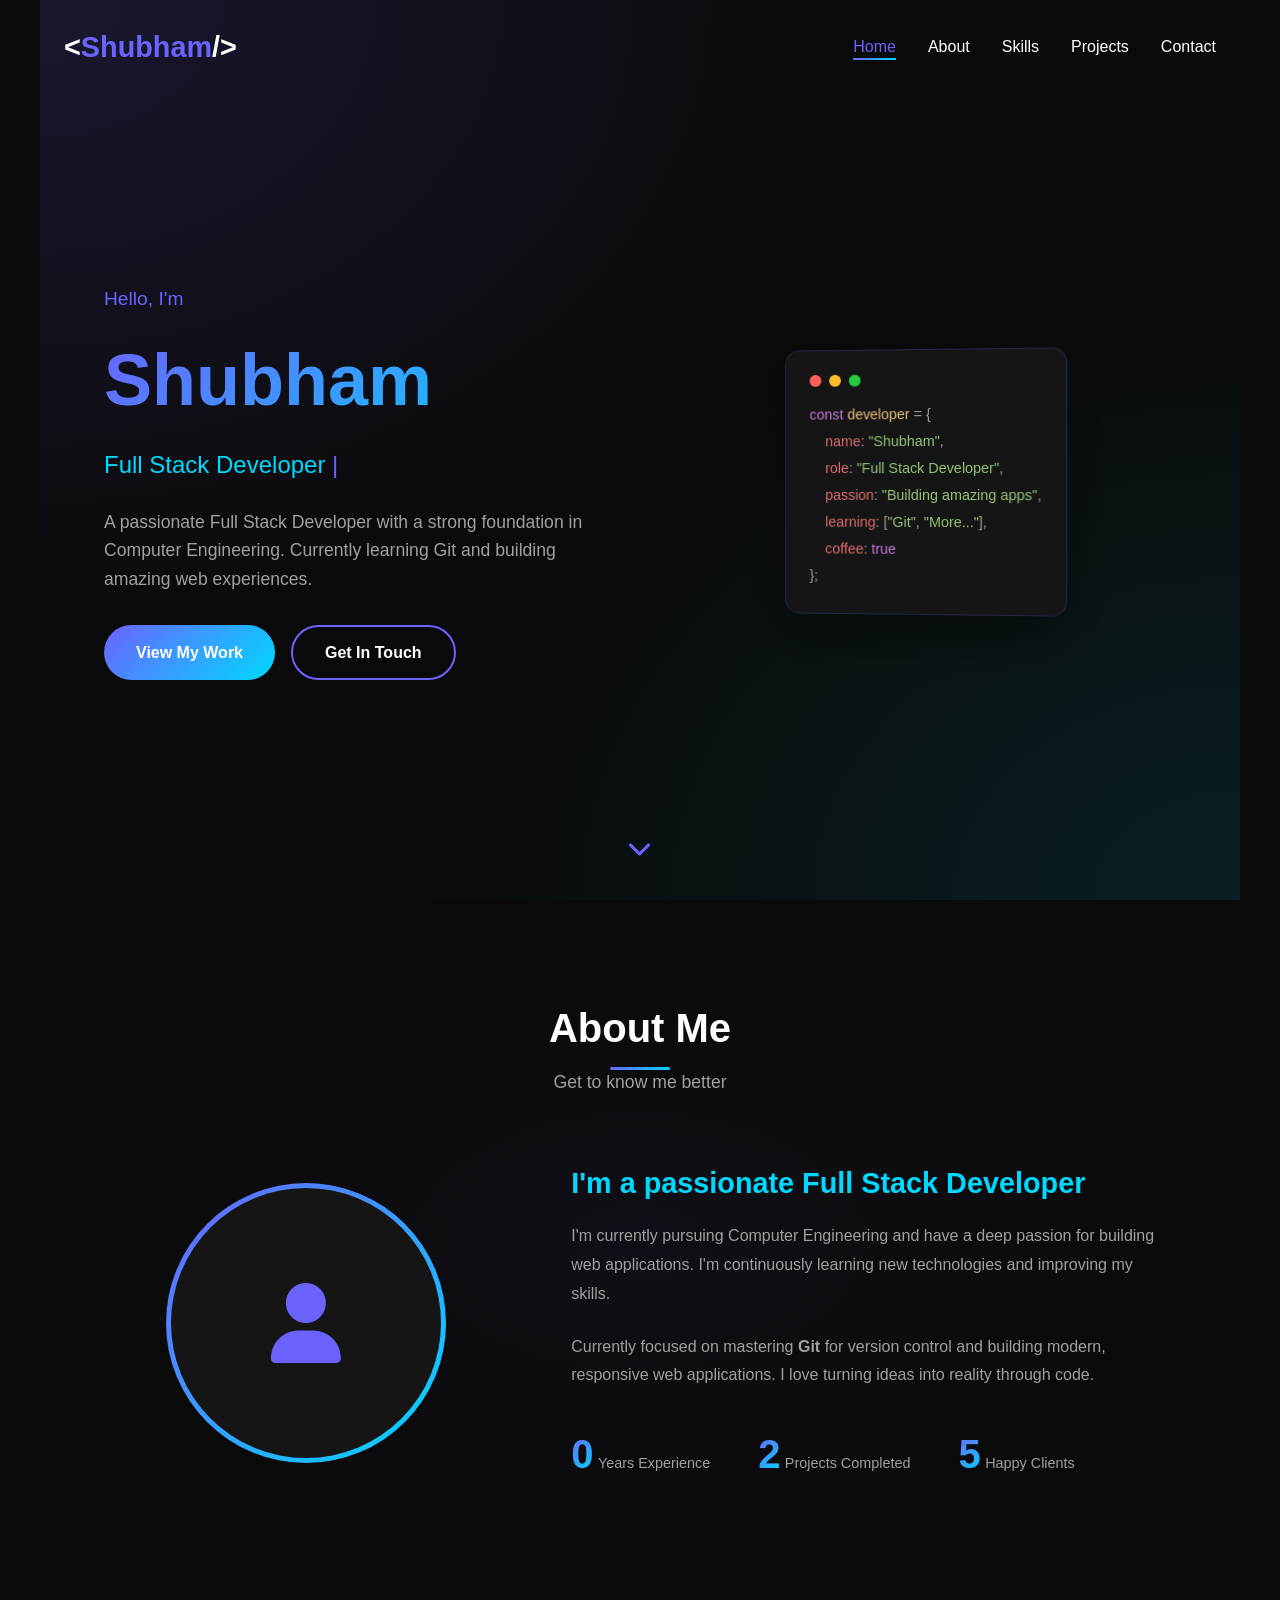
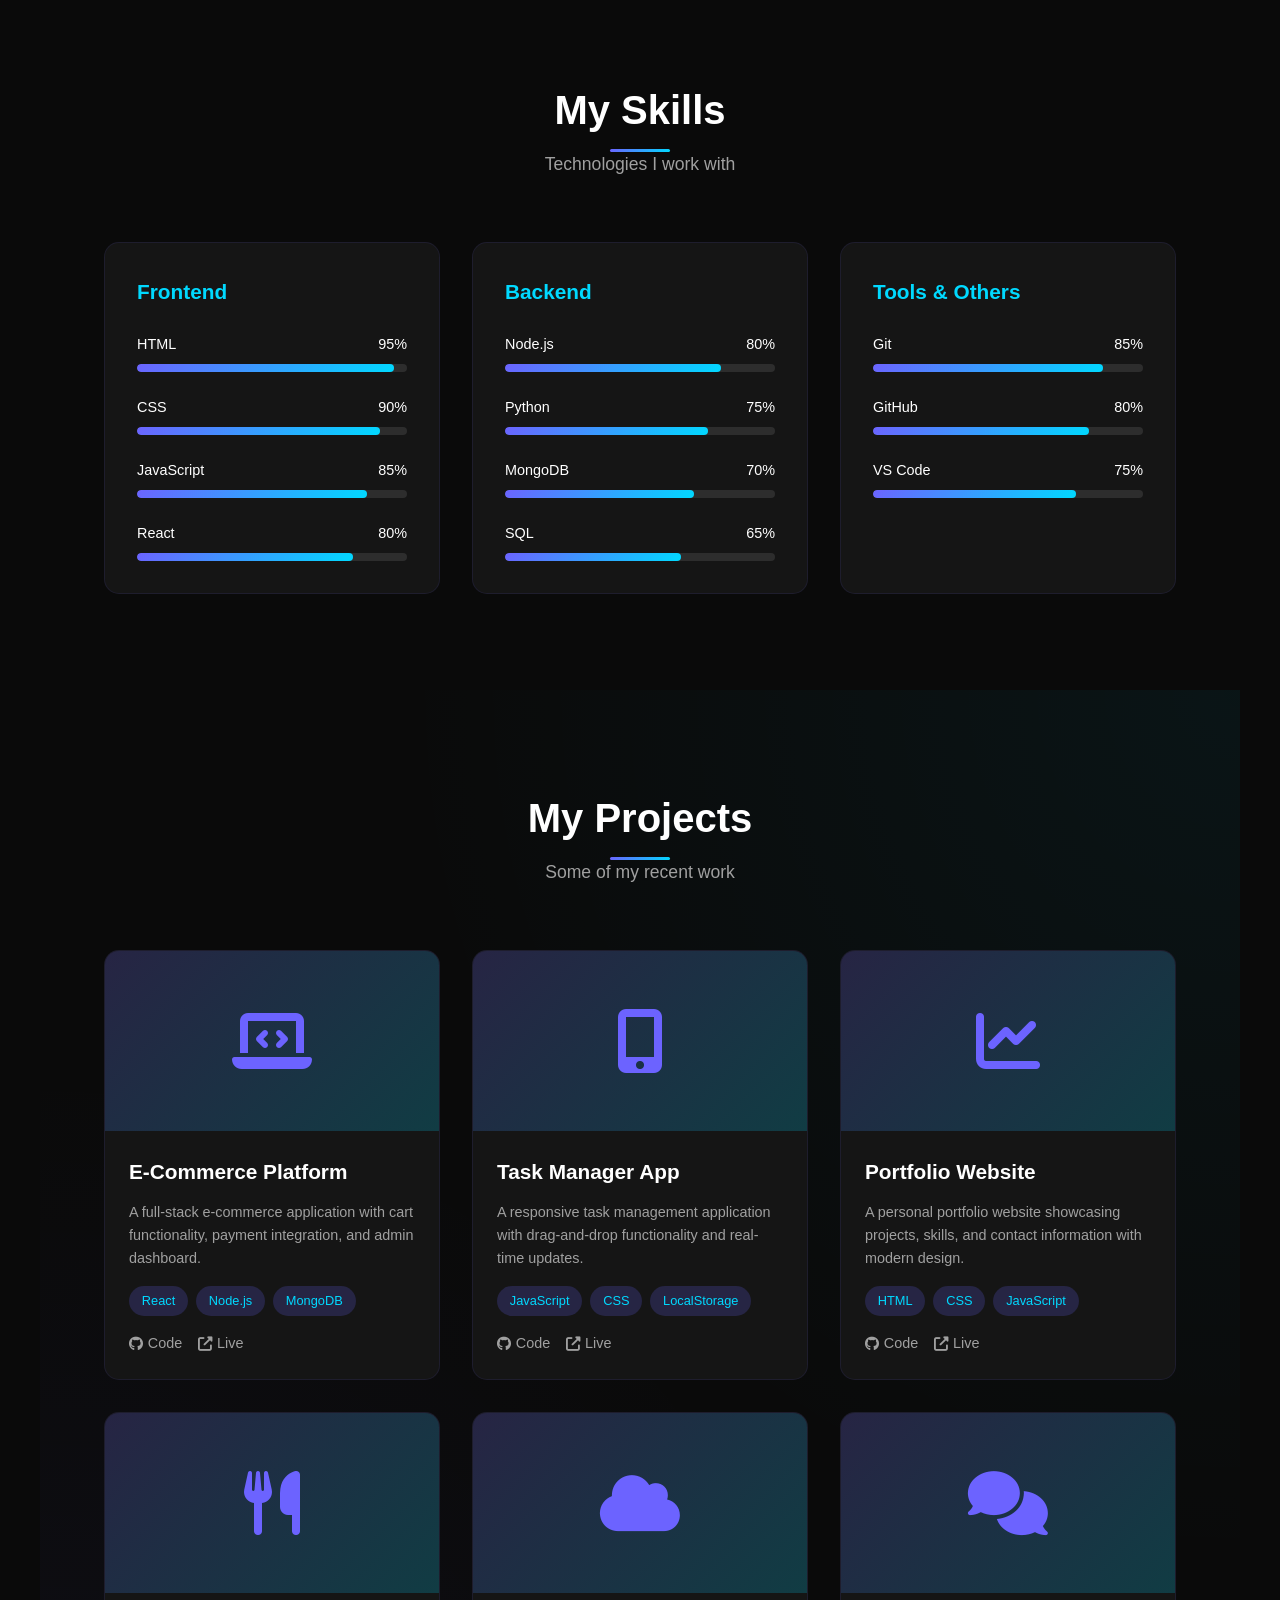
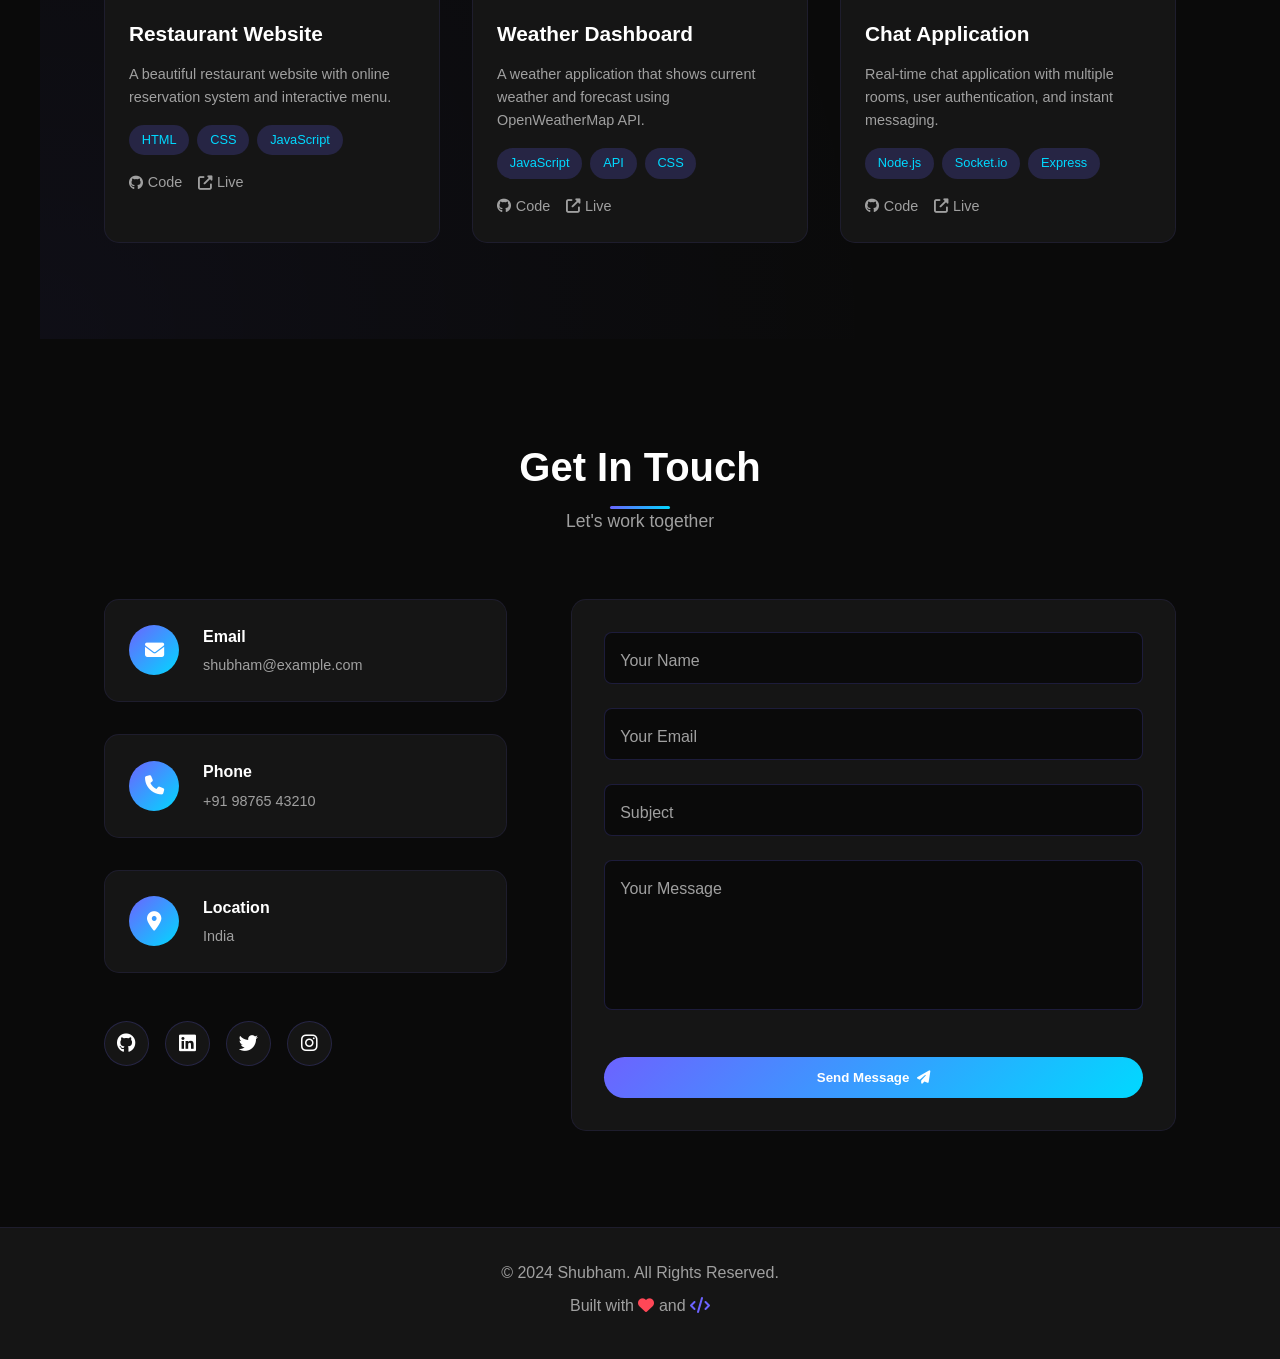
==== index.html @ ad305540 "new files added" ====
<!DOCTYPE html>
<html lang="en">
<head>
    <meta charset="UTF-8">
    <meta name="viewport" content="width=device-width, initial-scale=1.0">
    <title>Shubham | Full Stack Developer</title>
    <link rel="stylesheet" href="style.css">
    <link rel="stylesheet" href="https://cdnjs.cloudflare.com/ajax/libs/font-awesome/6.4.0/css/all.min.css">
</head>
<body>
    <!-- Navigation -->
    <nav id="navbar">
        <div class="logo">
            <span><</span>Shubham<span>/></span>
        </div>
        <ul class="nav-links">
            <li><a href="#home">Home</a></li>
            <li><a href="#about">About</a></li>
            <li><a href="#skills">Skills</a></li>
            <li><a href="#projects">Projects</a></li>
            <li><a href="#contact">Contact</a></li>
        </ul>
        <div class="hamburger">
            <span></span>
            <span></span>
            <span></span>
        </div>
    </nav>

    <!-- Hero Section -->
    <section id="home" class="hero">
        <div class="hero-content">
            <div class="hero-text">
                <p class="greeting">Hello, I'm</p>
                <h1 class="name">Shubham</h1>
                <p class="tagline">
                    <span class="typing-text"></span>
                    <span class="cursor">|</span>
                </p>
                <p class="hero-description">
                    A passionate Full Stack Developer with a strong foundation in Computer Engineering. 
                    Currently learning Git and building amazing web experiences.
                </p>
                <div class="hero-buttons">
                    <a href="#projects" class="btn btn-primary">View My Work</a>
                    <a href="#contact" class="btn btn-secondary">Get In Touch</a>
                </div>
            </div>
            <div class="hero-visual">
                <div class="code-block">
                    <div class="code-header">
                        <span class="dot red"></span>
                        <span class="dot yellow"></span>
                        <span class="dot green"></span>
                    </div>
                    <pre><code><span class="keyword">const</span> <span class="variable">developer</span> = {
    <span class="property">name</span>: <span class="string">"Shubham"</span>,
    <span class="property">role</span>: <span class="string">"Full Stack Developer"</span>,
    <span class="property">passion</span>: <span class="string">"Building amazing apps"</span>,
    <span class="property">learning</span>: [<span class="string">"Git"</span>, <span class="string">"More..."</span>],
    <span class="property">coffee</span>: <span class="keyword">true</span>
};</code></pre>
                </div>
            </div>
        </div>
        <div class="scroll-indicator">
            <a href="#about">
                <i class="fas fa-chevron-down"></i>
            </a>
        </div>
    </section>

    <!-- About Section -->
    <section id="about" class="about">
        <div class="section-header">
            <h2>About Me</h2>
            <p class="section-subtitle">Get to know me better</p>
        </div>
        <div class="about-content">
            <div class="about-image">
                <div class="image-frame">
                    <i class="fas fa-user"></i>
                </div>
            </div>
            <div class="about-text">
                <h3>I'm a passionate Full Stack Developer</h3>
                <p>
                    I'm currently pursuing Computer Engineering and have a deep passion for building 
                    web applications. I'm continuously learning new technologies and improving my skills.
                </p>
                <p>
                    Currently focused on mastering <strong>Git</strong> for version control and building 
                    modern, responsive web applications. I love turning ideas into reality through code.
                </p>
                <div class="about-stats">
                    <div class="stat">
                        <span class="stat-number" data-count="1">0</span>
                        <span class="stat-label">Years Experience</span>
                    </div>
                    <div class="stat">
                        <span class="stat-number" data-count="5">0</span>
                        <span class="stat-label">Projects Completed</span>
                    </div>
                    <div class="stat">
                        <span class="stat-number" data-count="10">0</span>
                        <span class="stat-label">Happy Clients</span>
                    </div>
                </div>
            </div>
        </div>
    </section>

    <!-- Skills Section -->
    <section id="skills" class="skills">
        <div class="section-header">
            <h2>My Skills</h2>
            <p class="section-subtitle">Technologies I work with</p>
        </div>
        <div class="skills-grid">
            <div class="skill-category">
                <h3>Frontend</h3>
                <div class="skill-items">
                    <div class="skill-item" data-skill="95">
                        <div class="skill-info">
                            <span>HTML</span>
                            <span>95%</span>
                        </div>
                        <div class="skill-bar">
                            <div class="skill-progress"></div>
                        </div>
                    </div>
                    <div class="skill-item" data-skill="90">
                        <div class="skill-info">
                            <span>CSS</span>
                            <span>90%</span>
                        </div>
                        <div class="skill-bar">
                            <div class="skill-progress"></div>
                        </div>
                    </div>
                    <div class="skill-item" data-skill="85">
                        <div class="skill-info">
                            <span>JavaScript</span>
                            <span>85%</span>
                        </div>
                        <div class="skill-bar">
                            <div class="skill-progress"></div>
                        </div>
                    </div>
                    <div class="skill-item" data-skill="80">
                        <div class="skill-info">
                            <span>React</span>
                            <span>80%</span>
                        </div>
                        <div class="skill-bar">
                            <div class="skill-progress"></div>
                        </div>
                    </div>
                </div>
            </div>
            <div class="skill-category">
                <h3>Backend</h3>
                <div class="skill-items">
                    <div class="skill-item" data-skill="80">
                        <div class="skill-info">
                            <span>Node.js</span>
                            <span>80%</span>
                        </div>
                        <div class="skill-bar">
                            <div class="skill-progress"></div>
                        </div>
                    </div>
                    <div class="skill-item" data-skill="75">
                        <div class="skill-info">
                            <span>Python</span>
                            <span>75%</span>
                        </div>
                        <div class="skill-bar">
                            <div class="skill-progress"></div>
                        </div>
                    </div>
                    <div class="skill-item" data-skill="70">
                        <div class="skill-info">
                            <span>MongoDB</span>
                            <span>70%</span>
                        </div>
                        <div class="skill-bar">
                            <div class="skill-progress"></div>
                        </div>
                    </div>
                    <div class="skill-item" data-skill="65">
                        <div class="skill-info">
                            <span>SQL</span>
                            <span>65%</span>
                        </div>
                        <div class="skill-bar">
                            <div class="skill-progress"></div>
                        </div>
                    </div>
                </div>
            </div>
            <div class="skill-category">
                <h3>Tools & Others</h3>
                <div class="skill-items">
                    <div class="skill-item" data-skill="85">
                        <div class="skill-info">
                            <span>Git</span>
                            <span>85%</span>
                        </div>
                        <div class="skill-bar">
                            <div class="skill-progress"></div>
                        </div>
                    </div>
                    <div class="skill-item" data-skill="80">
                        <div class="skill-info">
                            <span>GitHub</span>
                            <span>80%</span>
                        </div>
                        <div class="skill-bar">
                            <div class="skill-progress"></div>
                        </div>
                    </div>
                    <div class="skill-item" data-skill="75">
                        <div class="skill-info">
                            <span>VS Code</span>
                            <span>75%</span>
                        </div>
                        <div class="skill-bar">
                            <div class="skill-progress"></div>
                        </div>
                    </div>
                    <!-- <div class="skill-item" data-skill="70">
                        <div class="skill-info">
                            <span>Docker</span>
                            <span>70%</span>
                        </div>
                        <div class="skill-bar">
                            <div class="skill-progress"></div>
                        </div>
                    </div> -->
                </div>
            </div>
        </div>
    </section>

    <!-- Projects Section -->
    <section id="projects" class="projects">
        <div class="section-header">
            <h2>My Projects</h2>
            <p class="section-subtitle">Some of my recent work</p>
        </div>
        <div class="projects-grid">
            <div class="project-card">
                <div class="project-image">
                    <i class="fas fa-laptop-code"></i>
                </div>
                <div class="project-content">
                    <h3>E-Commerce Platform</h3>
                    <p>A full-stack e-commerce application with cart functionality, payment integration, and admin dashboard.</p>
                    <div class="project-tech">
                        <span>React</span>
                        <span>Node.js</span>
                        <span>MongoDB</span>
                    </div>
                    <div class="project-links">
                        <a href="#" class="project-link"><i class="fab fa-github"></i> Code</a>
                        <a href="#" class="project-link"><i class="fas fa-external-link-alt"></i> Live</a>
                    </div>
                </div>
            </div>
            <div class="project-card">
                <div class="project-image">
                    <i class="fas fa-mobile-alt"></i>
                </div>
                <div class="project-content">
                    <h3>Task Manager App</h3>
                    <p>A responsive task management application with drag-and-drop functionality and real-time updates.</p>
                    <div class="project-tech">
                        <span>JavaScript</span>
                        <span>CSS</span>
                        <span>LocalStorage</span>
                    </div>
                    <div class="project-links">
                        <a href="#" class="project-link"><i class="fab fa-github"></i> Code</a>
                        <a href="#" class="project-link"><i class="fas fa-external-link-alt"></i> Live</a>
                    </div>
                </div>
            </div>
            <div class="project-card">
                <div class="project-image">
                    <i class="fas fa-chart-line"></i>
                </div>
                <div class="project-content">
                    <h3>Portfolio Website</h3>
                    <p>A personal portfolio website showcasing projects, skills, and contact information with modern design.</p>
                    <div class="project-tech">
                        <span>HTML</span>
                        <span>CSS</span>
                        <span>JavaScript</span>
                    </div>
                    <div class="project-links">
                        <a href="#" class="project-link"><i class="fab fa-github"></i> Code</a>
                        <a href="#" class="project-link"><i class="fas fa-external-link-alt"></i> Live</a>
                    </div>
                </div>
            </div>
            <div class="project-card">
                <div class="project-image">
                    <i class="fas fa-utensils"></i>
                </div>
                <div class="project-content">
                    <h3>Restaurant Website</h3>
                    <p>A beautiful restaurant website with online reservation system and interactive menu.</p>
                    <div class="project-tech">
                        <span>HTML</span>
                        <span>CSS</span>
                        <span>JavaScript</span>
                    </div>
                    <div class="project-links">
                        <a href="#" class="project-link"><i class="fab fa-github"></i> Code</a>
                        <a href="#" class="project-link"><i class="fas fa-external-link-alt"></i> Live</a>
                    </div>
                </div>
            </div>
            <div class="project-card">
                <div class="project-image">
                    <i class="fas fa-cloud"></i>
                </div>
                <div class="project-content">
                    <h3>Weather Dashboard</h3>
                    <p>A weather application that shows current weather and forecast using OpenWeatherMap API.</p>
                    <div class="project-tech">
                        <span>JavaScript</span>
                        <span>API</span>
                        <span>CSS</span>
                    </div>
                    <div class="project-links">
                        <a href="#" class="project-link"><i class="fab fa-github"></i> Code</a>
                        <a href="#" class="project-link"><i class="fas fa-external-link-alt"></i> Live</a>
                    </div>
                </div>
            </div>
            <div class="project-card">
                <div class="project-image">
                    <i class="fas fa-comments"></i>
                </div>
                <div class="project-content">
                    <h3>Chat Application</h3>
                    <p>Real-time chat application with multiple rooms, user authentication, and instant messaging.</p>
                    <div class="project-tech">
                        <span>Node.js</span>
                        <span>Socket.io</span>
                        <span>Express</span>
                    </div>
                    <div class="project-links">
                        <a href="#" class="project-link"><i class="fab fa-github"></i> Code</a>
                        <a href="#" class="project-link"><i class="fas fa-external-link-alt"></i> Live</a>
                    </div>
                </div>
            </div>
        </div>
    </section>

    <!-- Contact Section -->
    <section id="contact" class="contact">
        <div class="section-header">
            <h2>Get In Touch</h2>
            <p class="section-subtitle">Let's work together</p>
        </div>
        <div class="contact-content">
            <div class="contact-info">
                <div class="contact-item">
                    <i class="fas fa-envelope"></i>
                    <div>
                        <h3>Email</h3>
                        <p>shubham@example.com</p>
                    </div>
                </div>
                <div class="contact-item">
                    <i class="fas fa-phone"></i>
                    <div>
                        <h3>Phone</h3>
                        <p>+91 98765 43210</p>
                    </div>
                </div>
                <div class="contact-item">
                    <i class="fas fa-map-marker-alt"></i>
                    <div>
                        <h3>Location</h3>
                        <p>India</p>
                    </div>
                </div>
                <div class="social-links">
                    <a href="#" class="social-link"><i class="fab fa-github"></i></a>
                    <a href="#" class="social-link"><i class="fab fa-linkedin"></i></a>
                    <a href="#" class="social-link"><i class="fab fa-twitter"></i></a>
                    <a href="#" class="social-link"><i class="fab fa-instagram"></i></a>
                </div>
            </div>
            <form class="contact-form" id="contactForm">
                <div class="form-group">
                    <input type="text" id="name" name="name" required>
                    <label for="name">Your Name</label>
                </div>
                <div class="form-group">
                    <input type="email" id="email" name="email" required>
                    <label for="email">Your Email</label>
                </div>
                <div class="form-group">
                    <input type="text" id="subject" name="subject" required>
                    <label for="subject">Subject</label>
                </div>
                <div class="form-group">
                    <textarea id="message" name="message" required></textarea>
                    <label for="message">Your Message</label>
                </div>
                <button type="submit" class="btn btn-primary">
                    <span>Send Message</span>
                    <i class="fas fa-paper-plane"></i>
                </button>
            </form>
        </div>
    </section>

    <!-- Footer -->
    <footer>
        <p>&copy; 2024 Shubham. All Rights Reserved.</p>
        <p>Built with <i class="fas fa-heart"></i> and <i class="fas fa-code"></i></p>
    </footer>

    <script src="script.js"></script>
</body>
</html>
---- style.css ----
/* CSS Variables */
:root {
    --primary-color: #6C63FF;
    --secondary-color: #00D9FF;
    --dark-bg: #0a0a0a;
    --card-bg: #151515;
    --text-primary: #ffffff;
    --text-secondary: #a0a0a0;
    --gradient: linear-gradient(135deg, #6C63FF 0%, #00D9FF 100%);
    --transition: all 0.3s ease;
}

/* Reset & Base Styles */
* {
    margin: 0;
    padding: 0;
    box-sizing: border-box;
    font-family: 'Segoe UI', Tahoma, Geneva, Verdana, sans-serif;
}

html {
    scroll-behavior: smooth;
}

body {
    background-color: var(--dark-bg);
    color: var(--text-primary);
    line-height: 1.6;
    overflow-x: hidden;
}

a {
    text-decoration: none;
    color: inherit;
}

ul {
    list-style: none;
}

/* Custom Scrollbar */
::-webkit-scrollbar {
    width: 10px;
}

::-webkit-scrollbar-track {
    background: var(--dark-bg);
}

::-webkit-scrollbar-thumb {
    background: var(--primary-color);
    border-radius: 5px;
}

::-webkit-scrollbar-thumb:hover {
    background: var(--secondary-color);
}

/* Navigation */
#navbar {
    position: fixed;
    top: 0;
    left: 0;
    width: 100%;
    display: flex;
    justify-content: space-between;
    align-items: center;
    padding: 1.5rem 5%;
    z-index: 1000;
    transition: var(--transition);
}

#navbar.scrolled {
    background: rgba(10, 10, 10, 0.95);
    backdrop-filter: blur(10px);
    padding: 1rem 5%;
    box-shadow: 0 2px 20px rgba(108, 99, 255, 0.2);
}

.logo {
    font-size: 1.8rem;
    font-weight: bold;
    color: var(--primary-color);
}

.logo span {
    color: var(--text-primary);
}

.nav-links {
    display: flex;
    gap: 2rem;
}

.nav-links a {
    font-weight: 500;
    transition: var(--transition);
    position: relative;
}

.nav-links a::after {
    content: '';
    position: absolute;
    bottom: -5px;
    left: 0;
    width: 0;
    height: 2px;
    background: var(--gradient);
    transition: var(--transition);
}

.nav-links a:hover::after {
    width: 100%;
}

.nav-links a:hover {
    color: var(--primary-color);
}

/* Hamburger Menu */
.hamburger {
    display: none;
    cursor: pointer;
    flex-direction: column;
    gap: 5px;
}

.hamburger span {
    width: 25px;
    height: 3px;
    background: var(--text-primary);
    transition: var(--transition);
}

/* Hero Section */
.hero {
    min-height: 100vh;
    display: flex;
    align-items: center;
    padding: 6rem 5% 2rem;
    position: relative;
    background: 
        radial-gradient(ellipse at top left, rgba(108, 99, 255, 0.15) 0%, transparent 50%),
        radial-gradient(ellipse at bottom right, rgba(0, 217, 255, 0.1) 0%, transparent 50%);
}

.hero-content {
    display: grid;
    grid-template-columns: 1fr 1fr;
    gap: 4rem;
    align-items: center;
    max-width: 1200px;
    margin: 0 auto;
    width: 100%;
}

.greeting {
    font-size: 1.2rem;
    color: var(--primary-color);
    margin-bottom: 0.5rem;
}

.name {
    font-size: 4.5rem;
    font-weight: bold;
    background: var(--gradient);
    -webkit-background-clip: text;
    -webkit-text-fill-color: transparent;
    background-clip: text;
    margin-bottom: 0.5rem;
    animation: fadeInUp 1s ease;
}

.tagline {
    font-size: 1.5rem;
    color: var(--text-secondary);
    margin-bottom: 1.5rem;
    min-height: 2rem;
}

.typing-text {
    color: var(--secondary-color);
}

.cursor {
    animation: blink 1s infinite;
    color: var(--primary-color);
}

@keyframes blink {
    0%, 50% { opacity: 1; }
    51%, 100% { opacity: 0; }
}

.hero-description {
    color: var(--text-secondary);
    font-size: 1.1rem;
    margin-bottom: 2rem;
    max-width: 500px;
}

.hero-buttons {
    display: flex;
    gap: 1rem;
}

.btn {
    padding: 0.8rem 2rem;
    border-radius: 30px;
    font-weight: 600;
    transition: var(--transition);
    cursor: pointer;
    display: inline-flex;
    align-items: center;
    gap: 0.5rem;
}

.btn-primary {
    background: var(--gradient);
    color: white;
    border: none;
}

.btn-primary:hover {
    transform: translateY(-3px);
    box-shadow: 0 10px 30px rgba(108, 99, 255, 0.4);
}

.btn-secondary {
    background: transparent;
    color: var(--text-primary);
    border: 2px solid var(--primary-color);
}

.btn-secondary:hover {
    background: var(--primary-color);
    transform: translateY(-3px);
}

/* Hero Visual - Code Block */
.hero-visual {
    display: flex;
    justify-content: center;
    animation: fadeInRight 1s ease;
}

.code-block {
    background: var(--card-bg);
    border-radius: 15px;
    padding: 1.5rem;
    box-shadow: 0 20px 60px rgba(0, 0, 0, 0.5);
    border: 1px solid rgba(108, 99, 255, 0.2);
    transform: perspective(1000px) rotateY(-5deg);
    transition: var(--transition);
}

.code-block:hover {
    transform: perspective(1000px) rotateY(0deg);
}

.code-header {
    display: flex;
    gap: 8px;
    margin-bottom: 1rem;
}

.dot {
    width: 12px;
    height: 12px;
    border-radius: 50%;
}

.red { background: #ff5f56; }
.yellow { background: #ffbd2e; }
.green { background: #27ca40; }

.code-block pre {
    margin: 0;
    font-family: 'Fira Code', monospace;
    font-size: 0.9rem;
    line-height: 1.8;
}

.code-block code {
    color: var(--text-secondary);
}

.keyword { color: #c678dd; }
.variable { color: #e5c07b; }
.property { color: #e06c75; }
.string { color: #98c379; }

/* Scroll Indicator */
.scroll-indicator {
    position: absolute;
    bottom: 2rem;
    left: 50%;
    transform: translateX(-50%);
    animation: bounce 2s infinite;
}

.scroll-indicator a {
    color: var(--primary-color);
    font-size: 1.5rem;
}

@keyframes bounce {
    0%, 20%, 50%, 80%, 100% { transform: translateX(-50%) translateY(0); }
    40% { transform: translateX(-50%) translateY(-10px); }
    60% { transform: translateX(-50%) translateY(-5px); }
}

/* Section Styles */
section {
    padding: 6rem 5%;
    max-width: 1200px;
    margin: 0 auto;
}

.section-header {
    text-align: center;
    margin-bottom: 4rem;
}

.section-header h2 {
    font-size: 2.5rem;
    margin-bottom: 0.5rem;
    position: relative;
    display: inline-block;
}

.section-header h2::after {
    content: '';
    position: absolute;
    bottom: -10px;
    left: 50%;
    transform: translateX(-50%);
    width: 60px;
    height: 3px;
    background: var(--gradient);
    border-radius: 2px;
}

.section-subtitle {
    color: var(--text-secondary);
    font-size: 1.1rem;
}

/* About Section */
.about {
    background: 
        radial-gradient(ellipse at center, rgba(108, 99, 255, 0.05) 0%, transparent 70%);
}

.about-content {
    display: grid;
    grid-template-columns: 1fr 1.5fr;
    gap: 4rem;
    align-items: center;
}

.about-image {
    display: flex;
    justify-content: center;
}

.image-frame {
    width: 280px;
    height: 280px;
    border-radius: 50%;
    background: var(--gradient);
    padding: 5px;
    animation: float 3s ease-in-out infinite;
}

@keyframes float {
    0%, 100% { transform: translateY(0); }
    50% { transform: translateY(-20px); }
}

.image-frame i {
    width: 100%;
    height: 100%;
    background: var(--card-bg);
    border-radius: 50%;
    display: flex;
    align-items: center;
    justify-content: center;
    font-size: 5rem;
    color: var(--primary-color);
}

.about-text h3 {
    font-size: 1.8rem;
    margin-bottom: 1rem;
    color: var(--secondary-color);
}

.about-text p {
    color: var(--text-secondary);
    margin-bottom: 1.5rem;
    line-height: 1.8;
}

.about-stats {
    display: flex;
    gap: 3rem;
    margin-top: 2rem;
}

.stat {
    text-align: center;
}

.stat-number {
    font-size: 2.5rem;
    font-weight: bold;
    background: var(--gradient);
    -webkit-background-clip: text;
    -webkit-text-fill-color: transparent;
    background-clip: text;
}

.stat-label {
    color: var(--text-secondary);
    font-size: 0.9rem;
}

/* Skills Section */
.skills-grid {
    display: grid;
    grid-template-columns: repeat(3, 1fr);
    gap: 2rem;
}

.skill-category {
    background: var(--card-bg);
    padding: 2rem;
    border-radius: 15px;
    border: 1px solid rgba(108, 99, 255, 0.1);
    transition: var(--transition);
}

.skill-category:hover {
    transform: translateY(-10px);
    border-color: var(--primary-color);
    box-shadow: 0 20px 40px rgba(108, 99, 255, 0.2);
}

.skill-category h3 {
    font-size: 1.3rem;
    margin-bottom: 1.5rem;
    color: var(--secondary-color);
}

.skill-item {
    margin-bottom: 1.5rem;
}

.skill-item:last-child {
    margin-bottom: 0;
}

.skill-info {
    display: flex;
    justify-content: space-between;
    margin-bottom: 0.5rem;
    font-size: 0.9rem;
}

.skill-bar {
    height: 8px;
    background: rgba(255, 255, 255, 0.1);
    border-radius: 4px;
    overflow: hidden;
}

.skill-progress {
    height: 100%;
    background: var(--gradient);
    border-radius: 4px;
    width: 0;
    transition: width 1.5s ease;
}

/* Projects Section */
.projects {
    background: 
        radial-gradient(ellipse at top right, rgba(0, 217, 255, 0.05) 0%, transparent 50%),
        radial-gradient(ellipse at bottom left, rgba(108, 99, 255, 0.05) 0%, transparent 50%);
}

.projects-grid {
    display: grid;
    grid-template-columns: repeat(3, 1fr);
    gap: 2rem;
}

.project-card {
    background: var(--card-bg);
    border-radius: 15px;
    overflow: hidden;
    border: 1px solid rgba(108, 99, 255, 0.1);
    transition: var(--transition);
}

.project-card:hover {
    transform: translateY(-10px);
    box-shadow: 0 20px 40px rgba(0, 0, 0, 0.3);
    border-color: var(--primary-color);
}

.project-image {
    height: 180px;
    background: linear-gradient(135deg, rgba(108, 99, 255, 0.2), rgba(0, 217, 255, 0.2));
    display: flex;
    align-items: center;
    justify-content: center;
}

.project-image i {
    font-size: 4rem;
    color: var(--primary-color);
}

.project-content {
    padding: 1.5rem;
}

.project-content h3 {
    font-size: 1.3rem;
    margin-bottom: 0.8rem;
}

.project-content p {
    color: var(--text-secondary);
    font-size: 0.9rem;
    margin-bottom: 1rem;
    line-height: 1.6;
}

.project-tech {
    display: flex;
    flex-wrap: wrap;
    gap: 0.5rem;
    margin-bottom: 1rem;
}

.project-tech span {
    padding: 0.3rem 0.8rem;
    background: rgba(108, 99, 255, 0.2);
    border-radius: 20px;
    font-size: 0.8rem;
    color: var(--secondary-color);
}

.project-links {
    display: flex;
    gap: 1rem;
}

.project-link {
    color: var(--text-secondary);
    font-size: 0.9rem;
    transition: var(--transition);
    display: flex;
    align-items: center;
    gap: 0.3rem;
}

.project-link:hover {
    color: var(--primary-color);
}

/* Contact Section */
.contact-content {
    display: grid;
    grid-template-columns: 1fr 1.5fr;
    gap: 4rem;
}

.contact-info {
    display: flex;
    flex-direction: column;
    gap: 2rem;
}

.contact-item {
    display: flex;
    align-items: center;
    gap: 1.5rem;
    padding: 1.5rem;
    background: var(--card-bg);
    border-radius: 15px;
    border: 1px solid rgba(108, 99, 255, 0.1);
    transition: var(--transition);
}

.contact-item:hover {
    border-color: var(--primary-color);
    transform: translateX(10px);
}

.contact-item i {
    width: 50px;
    height: 50px;
    background: var(--gradient);
    border-radius: 50%;
    display: flex;
    align-items: center;
    justify-content: center;
    font-size: 1.2rem;
}

.contact-item h3 {
    font-size: 1rem;
    margin-bottom: 0.3rem;
}

.contact-item p {
    color: var(--text-secondary);
    font-size: 0.9rem;
}

.social-links {
    display: flex;
    gap: 1rem;
    margin-top: 1rem;
}

.social-link {
    width: 45px;
    height: 45px;
    background: var(--card-bg);
    border-radius: 50%;
    display: flex;
    align-items: center;
    justify-content: center;
    font-size: 1.2rem;
    border: 1px solid rgba(108, 99, 255, 0.2);
    transition: var(--transition);
}

.social-link:hover {
    background: var(--primary-color);
    transform: translateY(-5px);
    border-color: var(--primary-color);
}

/* Contact Form */
.contact-form {
    background: var(--card-bg);
    padding: 2rem;
    border-radius: 15px;
    border: 1px solid rgba(108, 99, 255, 0.1);
}

.form-group {
    position: relative;
    margin-bottom: 1.5rem;
}

.form-group input,
.form-group textarea {
    width: 100%;
    padding: 1rem;
    background: var(--dark-bg);
    border: 1px solid rgba(108, 99, 255, 0.2);
    border-radius: 8px;
    color: var(--text-primary);
    font-size: 1rem;
    transition: var(--transition);
}

.form-group textarea {
    height: 150px;
    resize: none;
}

.form-group input:focus,
.form-group textarea:focus {
    outline: none;
    border-color: var(--primary-color);
}

.form-group label {
    position: absolute;
    left: 1rem;
    top: 1rem;
    color: var(--text-secondary);
    pointer-events: none;
    transition: var(--transition);
}

.form-group input:focus ~ label,
.form-group input:valid ~ label,
.form-group textarea:focus ~ label,
.form-group textarea:valid ~ label {
    top: -0.5rem;
    left: 0.5rem;
    font-size: 0.8rem;
    color: var(--primary-color);
    background: var(--card-bg);
    padding: 0 0.5rem;
}

.contact-form .btn {
    width: 100%;
    justify-content: center;
    margin-top: 1rem;
}

/* Footer */
footer {
    text-align: center;
    padding: 2rem;
    background: var(--card-bg);
    border-top: 1px solid rgba(108, 99, 255, 0.1);
}

footer p {
    color: var(--text-secondary);
    margin-bottom: 0.5rem;
}

footer .fa-heart {
    color: #ff4757;
}

footer .fa-code {
    color: var(--primary-color);
}

/* Animations */
@keyframes fadeInUp {
    from {
        opacity: 0;
        transform: translateY(30px);
    }
    to {
        opacity: 1;
        transform: translateY(0);
    }
}

@keyframes fadeInRight {
    from {
        opacity: 0;
        transform: translateX(30px);
    }
    to {
        opacity: 1;
        transform: translateX(0);
    }
}

/* Scroll Animation Classes */
.reveal {
    opacity: 0;
    transform: translateY(50px);
    transition: all 0.8s ease;
}

.reveal.active {
    opacity: 1;
    transform: translateY(0);
}

/* Responsive Design */
@media (max-width: 1024px) {
    .hero-content {
        grid-template-columns: 1fr;
        text-align: center;
    }

    .hero-description {
        margin: 0 auto 2rem;
    }

    .hero-buttons {
        justify-content: center;
    }

    .hero-visual {
        display: none;
    }

    .skills-grid {
        grid-template-columns: repeat(2, 1fr);
    }

    .projects-grid {
        grid-template-columns: repeat(2, 1fr);
    }
}

@media (max-width: 768px) {
    #navbar {
        padding: 1rem 5%;
    }

    .hamburger {
        display: flex;
    }

    .nav-links {
        position: fixed;
        top: 0;
        right: -100%;
        width: 70%;
        height: 100vh;
        background: var(--card-bg);
        flex-direction: column;
        justify-content: center;
        align-items: center;
        transition: var(--transition);
    }

    .nav-links.active {
        right: 0;
    }

    .name {
        font-size: 3rem;
    }

    .about-content,
    .contact-content {
        grid-template-columns: 1fr;
        text-align: center;
    }

    .about-image {
        order: -1;
    }

    .image-frame {
        width: 200px;
        height: 200px;
    }

    .image-frame i {
        font-size: 3rem;
    }

    .about-stats {
        justify-content: center;
    }

    .skills-grid,
    .projects-grid {
        grid-template-columns: 1fr;
    }

    .contact-info {
        order: 1;
    }
}

@media (max-width: 480px) {
    .name {
        font-size: 2.5rem;
    }

    .tagline {
        font-size: 1.2rem;
    }

    .hero-buttons {
        flex-direction: column;
    }

    .btn {
        justify-content: center;
    }

    .about-stats {
        flex-direction: column;
        gap: 1.5rem;
    }
}
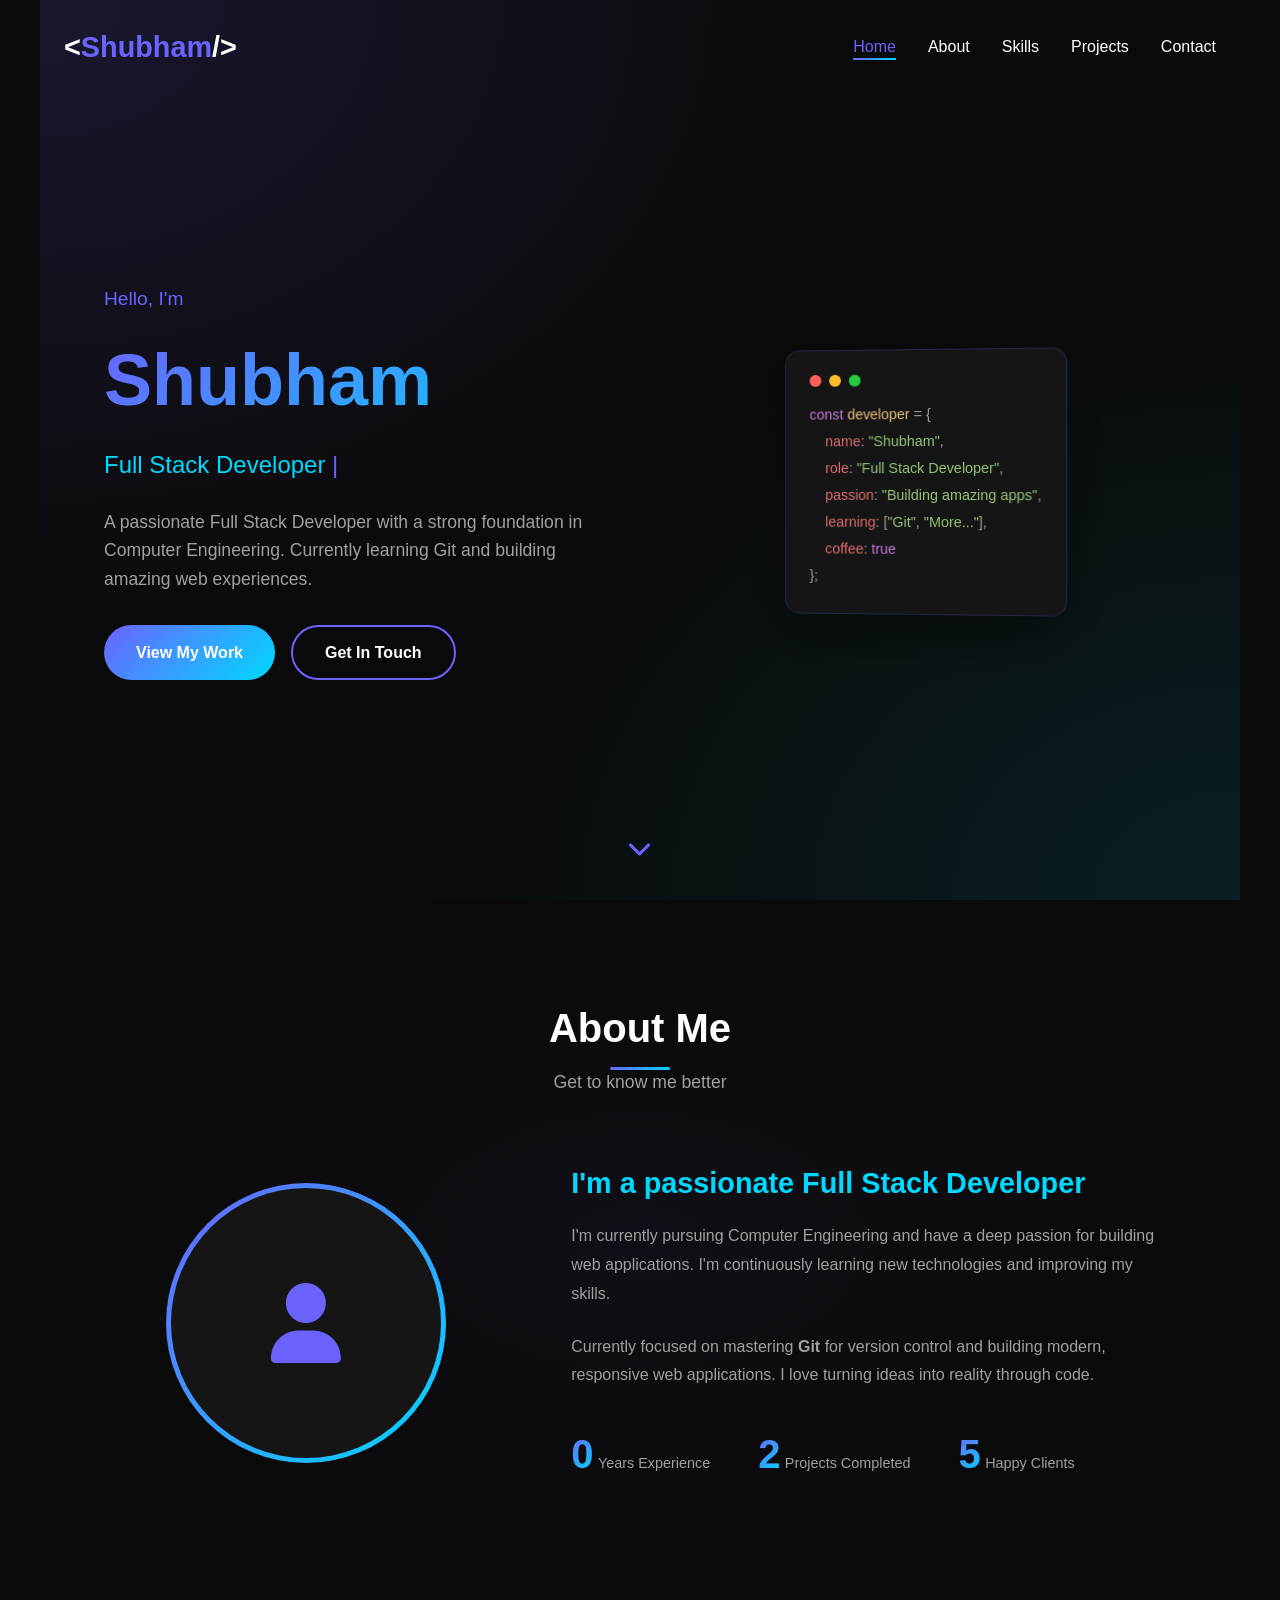
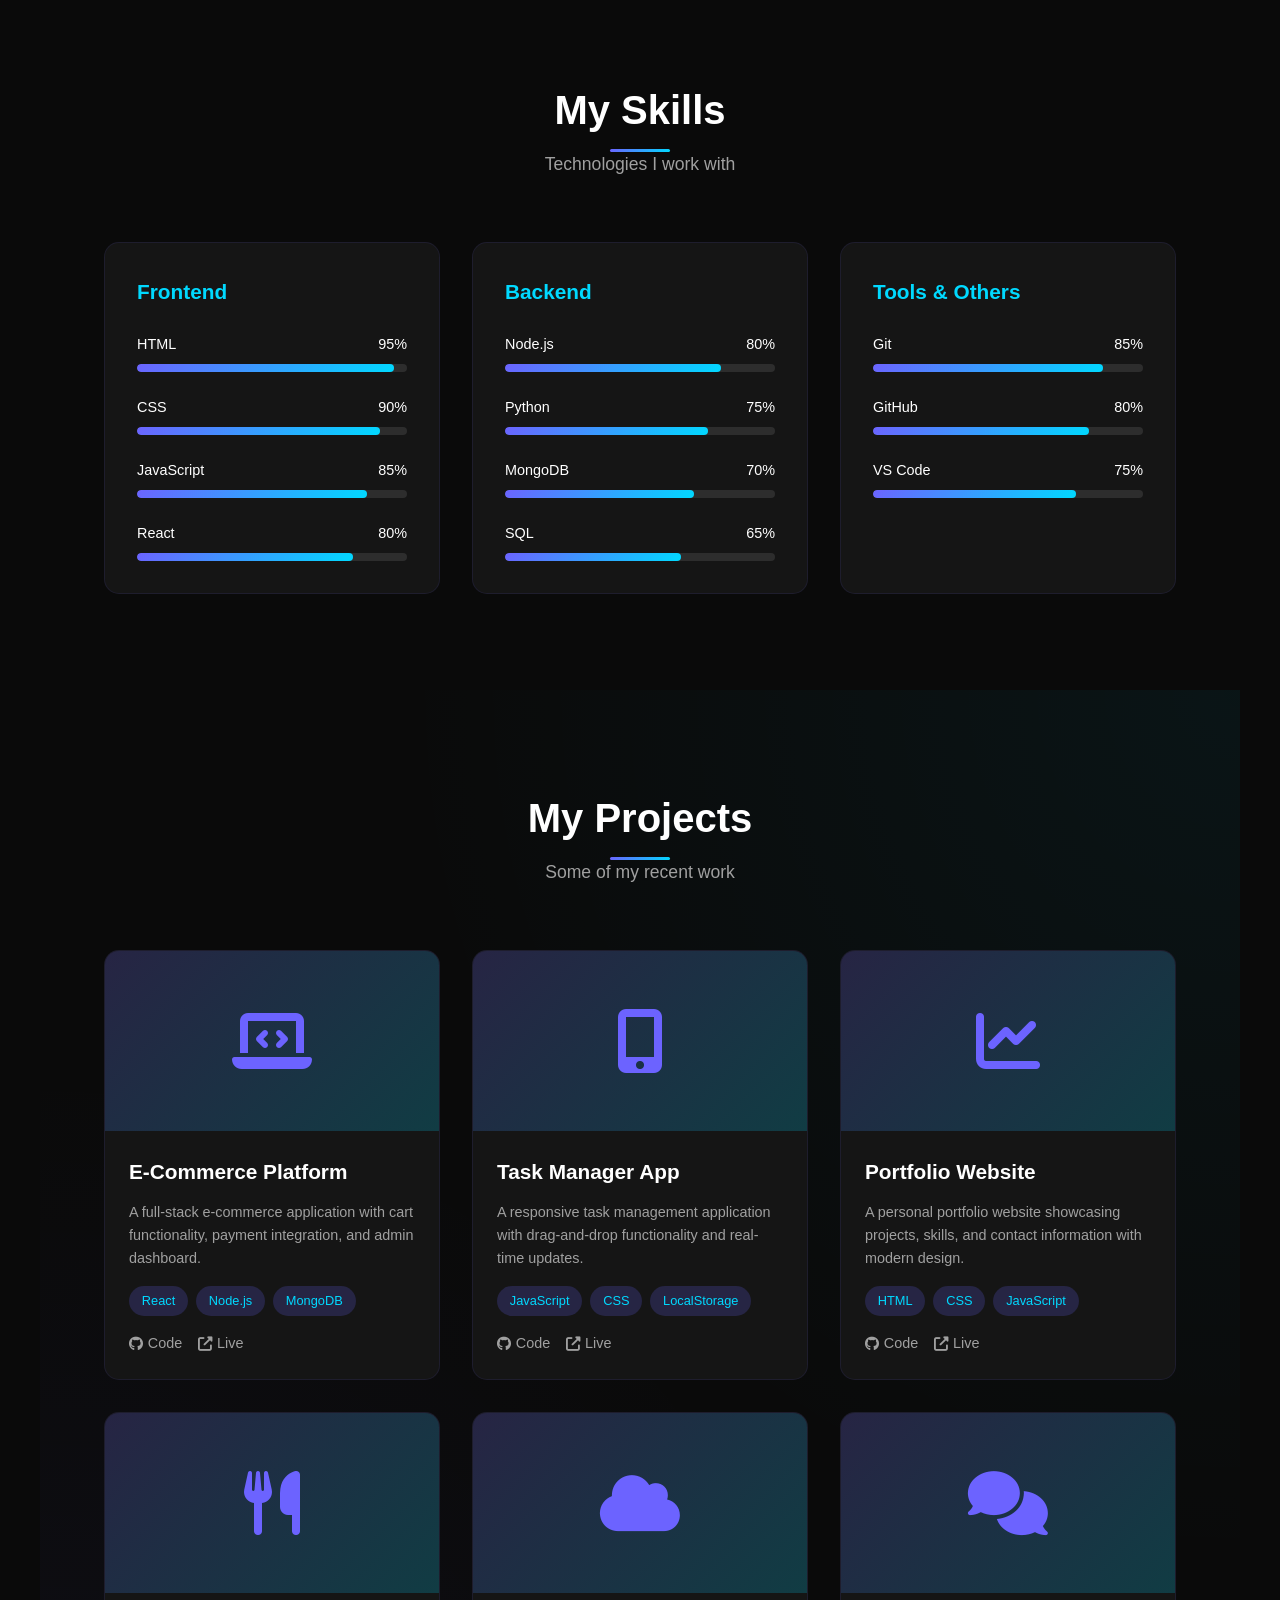
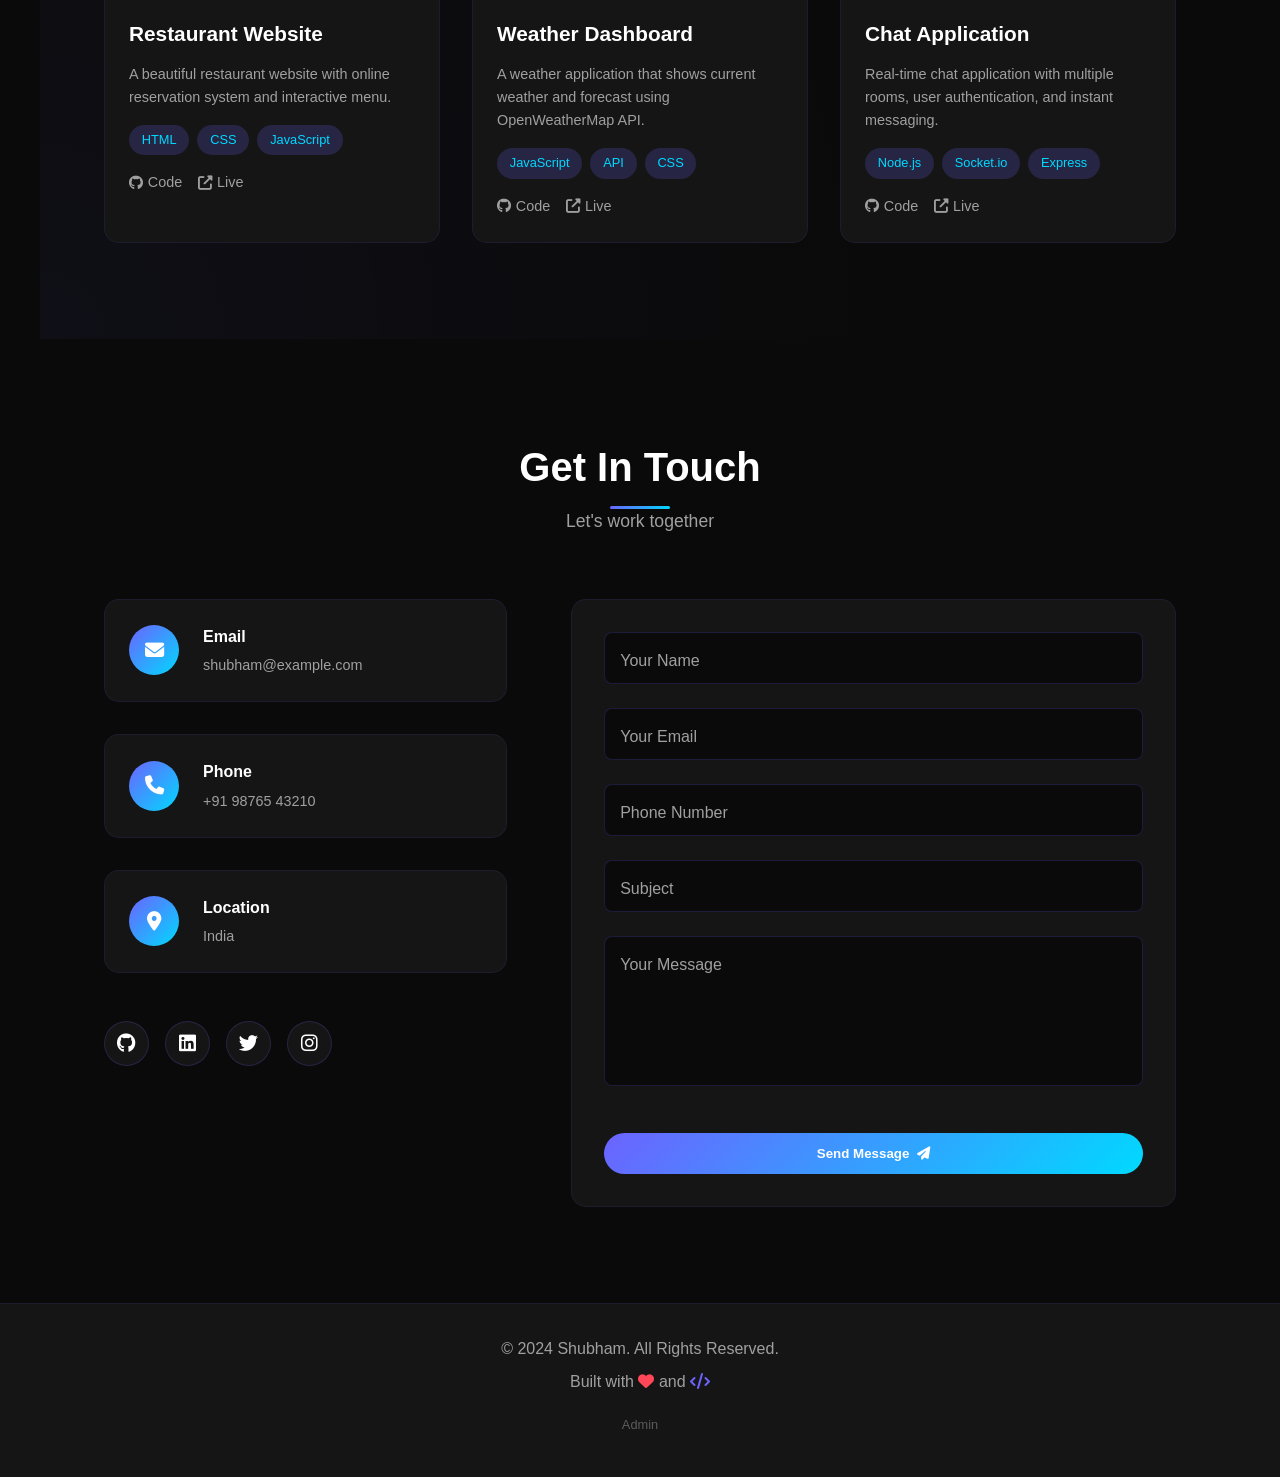
==== commit 170b8303: "admin panel added" ====
--- a/index.html
+++ b/index.html
@@ -407,6 +407,10 @@
                     <label for="email">Your Email</label>
                 </div>
                 <div class="form-group">
+                    <input type="tel" id="phone" name="phone" required>
+                    <label for="phone">Phone Number</label>
+                </div>
+                <div class="form-group">
                     <input type="text" id="subject" name="subject" required>
                     <label for="subject">Subject</label>
                 </div>
@@ -426,6 +430,7 @@
     <footer>
         <p>&copy; 2024 Shubham. All Rights Reserved.</p>
         <p>Built with <i class="fas fa-heart"></i> and <i class="fas fa-code"></i></p>
+        <p class="admin-link"><a href="admin-login.html">Admin</a></p>
     </footer>
 
     <script src="script.js"></script>
--- a/style.css
+++ b/style.css
@@ -728,6 +728,25 @@
 }
 
 footer .fa-code {
+    color: var(--primary-color);
+}
+
+.admin-link {
+    margin-top: 1rem;
+    opacity: 0.5;
+    transition: opacity 0.3s ease;
+}
+
+.admin-link:hover {
+    opacity: 1;
+}
+
+.admin-link a {
+    color: var(--text-secondary);
+    font-size: 0.8rem;
+}
+
+.admin-link a:hover {
     color: var(--primary-color);
 }
 
